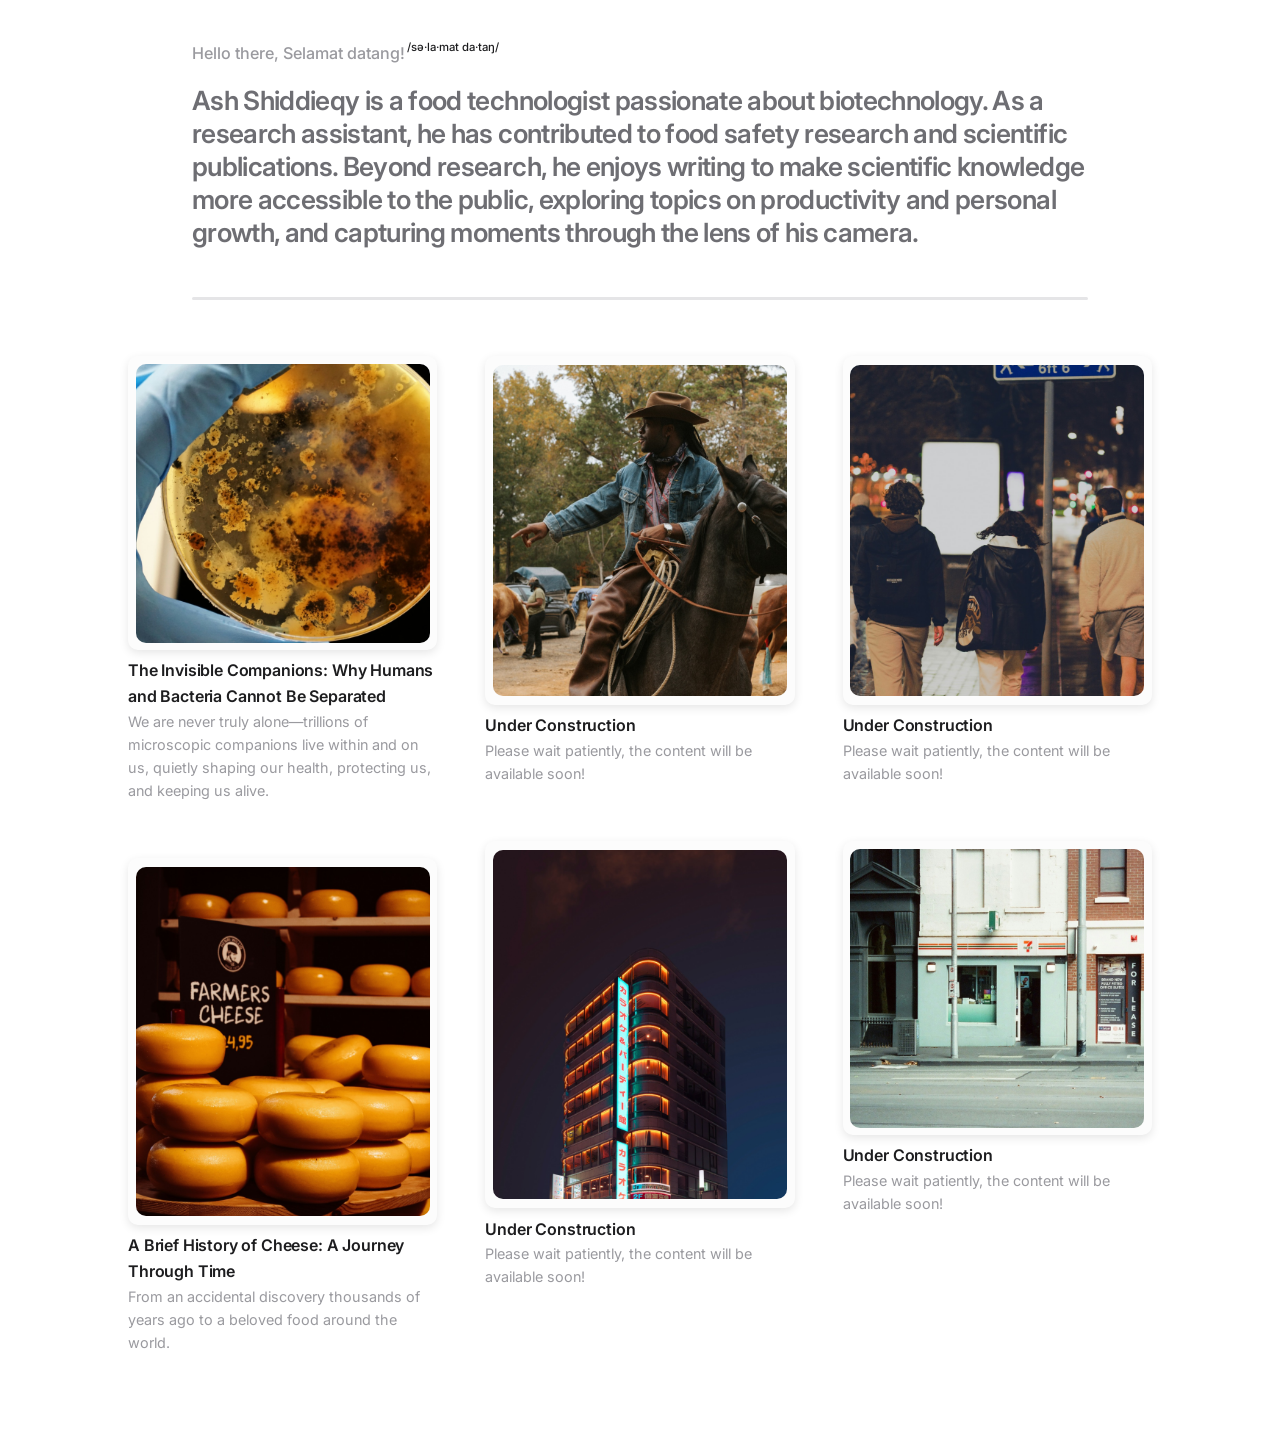
==== index.html @ c1e26cf0 "Initial upload" ====
<!DOCTYPE html>
<html lang="en">
  <head>
    <meta charset="UTF-8" />
    <meta name="viewport" content="width=device-width, initial-scale=1.0" />
    <title>Project Alpha</title>
    <!-- Font -->
    <link rel="preconnect" href="https://fonts.googleapis.com" />
    <link rel="preconnect" href="https://fonts.gstatic.com" crossorigin />
    <link
      href="https://fonts.googleapis.com/css2?family=Inter:wght@400;500;600;800;1000&display=swap"
      rel="stylesheet"
    />

    <!-- CSS -->
    <link rel="stylesheet" href="css/style.css" />

    <!-- JS -->
    <script src="js/script.js" defer></script>
  </head>
  <body>
    <!-- Greeting -->
    <h1 id="" class="greeting">
      Hello there, <span lang="id">Selamat datang!</span
      ><span class="greeting-pron" aria-hidden="true">/sə·la·mat da·taŋ/</span>
    </h1>

    <!-- Home -->
    <section id="home" class="home-about">
      Ash Shiddieqy is a food technologist passionate about biotechnology. As a
      research assistant, he has contributed to food safety research and
      scientific publications. Beyond research, he enjoys writing to make
      scientific knowledge more accessible to the public, exploring topics on
      productivity and personal growth, and capturing moments through the lens
      of his camera.
    </section>

    <hr id="" class="divider" />

    <!-- Main Content -->

    <main id="" class="main-content">
      <!-- Content Left -->
      <section id="" class="content-left">
        <div id="" class="content-card">
          <a href="content/left_1.html" id="" class="content-image">
            <img src="asset/left_1.png" alt="" />
          </a>
          <a href="content/left_1.html" id="" class="content-title"
            >The Invisible Companions: Why Humans and Bacteria Cannot Be
            Separated</a
          >
          <div id="" class="content-description">
            We are never truly alone—trillions of microscopic companions live
            within and on us, quietly shaping our health, protecting us, and
            keeping us alive.
          </div>
        </div>

        <div id="" class="content-card">
          <a href="content/left_2.html" id="" class="content-image">
            <img src="asset/left_2.png" alt="" />
          </a>
          <a href="content/left_2.html" id="" class="content-title"
            >A Brief History of Cheese: A Journey Through Time</a
          >
          <div id="" class="content-description">
            From an accidental discovery thousands of years ago to a beloved
            food around the world.
          </div>
        </div>
      </section>

      <!-- Content Middle -->
      <section id="" class="content-middle">
        <div id="" class="content-card">
          <a href="" id="" class="content-image">
            <img src="asset/middle_1.png" alt="" />
          </a>
          <a href="" id="" class="content-title">Under Construction</a>
          <div id="" class="content-description">
            Please wait patiently, the content will be available soon!
          </div>
        </div>

        <div id="" class="content-card">
          <a href="" id="" class="content-image">
            <img src="asset/middle_2.png" alt="" />
          </a>
          <a href="" id="" class="content-title">Under Construction</a>
          <div id="" class="content-description">
            Please wait patiently, the content will be available soon!
          </div>
        </div>
      </section>

      <!-- Content Right -->
      <section id="" class="content-right">
        <div id="" class="content-card">
          <a href="" id="" class="content-image">
            <img src="asset/right_1.png" alt="" />
          </a>
          <a href="" id="" class="content-title">Under Construction</a>
          <div id="" class="content-description">
            Please wait patiently, the content will be available soon!
          </div>
        </div>

        <div id="" class="content-card">
          <a href="" id="" class="content-image">
            <img src="asset/right_2.png" alt="" />
          </a>
          <a href="" id="" class="content-title">Under Construction</a>
          <div id="" class="content-description">
            Please wait patiently, the content will be available soon!
          </div>
        </div>
      </section>
    </main>
  </body>
</html>
---- css/style.css ----
/* Theme and Template */
:root {
  /* Color with 60% - 30% - 10%  */
  --primary-color: none;
  --secondary-color: none;
  --tertiary-color: none;
  --trial-color: none;

  /* Typography */
  --font-main: "Inter", -apple-system, BlinkMacSystemFont, system-ui, sans-serif;

  --text-strong: #1d1d1f; /* headings, titles */
  --text-body: #3a3a3c; /* paragraphs */
  --text-muted: #9a9a9f; /* descriptions, labels */
  --text-intro: #6e6e73; /* large intro paragraph */

  /* Spacing */
  --sidebar-width: 13rem;
  --content-gap-trial: 1rem;

  /* Transition */
  --divider-color: #e5e5e7;
}

* {
  box-sizing: border-box;

  margin: 0;
  padding: 0;
}

html {
  scroll-behavior: smooth;
}

body {
  display: flex;
  flex-direction: column;

  font-family: var(--font-main);
  color: var(--text-body);
  line-height: 1.6;
  -webkit-font-smoothing: antialiased;
}

a {
  text-decoration: none;
}

.divider {
  width: 70%;

  margin: 0 auto 1rem auto;

  border: none;
  border-top: 3px solid var(--divider-color);
  border-radius: 5px;
}

/* Home */
.home-about {
  width: 100%;
  max-width: 60rem;
  height: auto;

  margin: 2rem auto 1rem auto;
  padding: 2rem;

  background-color: none;
  text-align: left;

  font-size: clamp(1.15rem, 0.8rem + 1.3vw, 1.65rem);
  font-weight: 600;
  line-height: 1.25;
  letter-spacing: -0.025em;
  color: var(--text-intro);

  overflow-wrap: break-word;
  text-wrap: pretty;
}

/* Greeting
   Small muted line above the big intro paragraph. Shares the same width
   and side padding as .home-about so both start on the same left edge at
   every screen size (padding mirrors .home-about in each breakpoint). */
.greeting {
  width: 100%;
  max-width: 60rem;

  margin: 2rem auto 0 auto;
  padding: 0.6rem 2rem 0;

  text-align: left;

  font-size: clamp(0.9rem, 0.85rem + 0.2vw, 1.05rem);
  font-weight: 500;
  line-height: 1.4;
  letter-spacing: 0;
  color: var(--text-muted);

  overflow-wrap: break-word;
}

/* Pronunciation floats up and to the right of the word, like a footnote */
.greeting-pron {
  position: relative;
  top: -0.7em;

  margin-left: 0.15em;

  font-size: 0.7em;
  font-weight: 500;
  line-height: 1;
  color: var(--text-strong);
  white-space: nowrap;
}

/* Gap between the greeting and the intro paragraph */
.greeting + .home-about {
  margin-top: 0;
  padding-top: 1.25rem;
}

/* Main Content */
.main-content {
  display: flex;
  flex-direction: row;
  justify-content: center;
  column-gap: 3rem;

  width: 80%;
  max-width: 90rem;

  margin: 2rem auto;

  background-color: none;
}

.main-content > section {
  flex: 1;
  min-width: 0; /* lets columns shrink instead of overflowing */
}

/* Content Left, Middle, and Right */
.content-left,
.content-middle,
.content-right {
  display: flex;
  flex-direction: column;

  background-color: none;

  align-items: center;
}

/* Content Card */
.content-card {
  display: flex;
  flex-direction: column;

  width: 100%;

  margin: 0 0 3rem 0;
}

.content-image {
  display: flex;
  flex-direction: row;

  width: 100%;
  height: 100%;

  margin: 0.5rem auto;

  background-color: rgba(219, 219, 219, 0.1);
  border-radius: 10px;
  box-shadow: 0 3px 10px rgba(0, 0, 0, 0.1);

  justify-content: center;
  align-items: center;
}

.content-image > img {
  display: block;
  max-width: 100%;

  width: 95%;
  height: 95%;
  object-fit: cover;

  border-radius: 10px;
}

.content-title {
  width: 100%;

  margin: 0.01rem 0;

  text-align: left;

  font-size: 1rem;
  font-weight: 600;
  letter-spacing: -0.01em;
  color: var(--text-strong);

  overflow-wrap: anywhere;
}

.content-description {
  width: 100%;

  text-align: left;

  font-size: 0.9rem;
  font-weight: 400;
  line-height: 1.6;
  color: var(--text-muted);
}


/* ==========================================================================
   Accessibility & interaction
   ========================================================================== */

a:focus-visible {
  outline: 2px solid var(--text-strong);
  outline-offset: 3px;
  border-radius: 6px;
}

/* Hover only on devices that actually hover (avoids sticky hover on touch) */
@media (hover: hover) {
  .content-title:hover {
    text-decoration: underline;
    text-underline-offset: 3px;
  }

  .content-image:hover {
    box-shadow: 0 6px 18px rgba(0, 0, 0, 0.14);
  }
}

/* Links that don't lead anywhere yet (set by script.js) */
a.is-disabled {
  cursor: default;
}

@media (prefers-reduced-motion: reduce) {
  html {
    scroll-behavior: auto;
  }
}

/* ==========================================================================
   Responsive
   Desktop-first: base styles above are the 3-column desktop layout.
   Breakpoints:  ≤1200  small desktop / landscape tablet
                 ≤1024  tablet           -> 2 columns
                 ≤768   small tablet
                 ≤600   phone            -> 1 column
                 ≤400   small phone
                 ≥1800  large / 4K screens
   ========================================================================== */

/* ---- Small desktop / landscape tablet ---- */
@media (max-width: 1200px) {
  .main-content {
    width: 88%;
    column-gap: 2rem;
  }

  .home-about {
    padding: 2rem 1.5rem;
  }
}

/* ---- Tablet: 3 columns -> 2 columns ---- */
@media (max-width: 1024px) {
  .main-content {
    display: grid;
    grid-template-columns: repeat(2, minmax(0, 1fr));
    column-gap: 2rem;
    align-items: start;

    width: 90%;
    margin: 1.5rem auto;
  }

  /* Dissolve the three column wrappers so cards flow into one grid.
     Reading order stays: left, middle, right. */
  .content-left,
  .content-middle,
  .content-right {
    display: contents;
  }

  .divider {
    width: 80%;
  }
}

/* ---- Small tablet ---- */
@media (max-width: 768px) {
  .home-about {
    margin: 1.5rem auto 0.5rem;
    padding: 1.5rem 1rem;
  }

  .main-content {
    width: 92%;
    column-gap: 1.25rem;
  }

  .content-card {
    margin-bottom: 2rem;
  }
}

/* ---- Phone: 2 columns -> 1 column (photo first, then title, then description) ---- */
@media (max-width: 600px) {
  .home-about {
    margin-top: 1rem;
    padding: 1rem;
  }

  .divider {
    width: 88%;
    margin-bottom: 0.5rem;
  }

  .main-content {
    grid-template-columns: minmax(0, 1fr);
    width: 100%;
    padding: 0 1rem;
    margin: 1rem auto;
  }

  .content-card {
    margin-bottom: 2rem;
  }

  /* Image block sits above the text, full width of the screen */
  .content-image {
    margin: 0 0 0.75rem;
  }

  .content-image > img {
    width: 100%;
    height: auto;
    border-radius: 10px;
  }

  .content-title {
    display: block;
    margin: 0 0 0.25rem;
    font-size: 1.05rem;
    line-height: 1.35;
    padding: 0.25rem 0; /* easier tap target */
  }

  .content-description {
    font-size: 0.95rem;
  }
}

/* ---- Small phone (e.g. iPhone SE, 320-400px) ---- */
@media (max-width: 400px) {
  .home-about {
    padding: 0.75rem;
  }

  .main-content {
    padding: 0 0.75rem;
  }

  .content-title {
    font-size: 1rem;
  }

  .content-description {
    font-size: 0.9rem;
  }
}

/* ---- Phones in landscape: keep the page from feeling stretched ---- */
@media (max-height: 500px) and (orientation: landscape) {
  .main-content {
    grid-template-columns: repeat(2, minmax(0, 1fr));
  }

  .home-about {
    margin-top: 0.5rem;
  }
}

/* ---- Large / 4K screens: scale up instead of floating in white space ---- */
@media (min-width: 1800px) {
  html {
    font-size: 112.5%; /* 18px base, everything in rem scales with it */
  }
}

@media (min-width: 2400px) {
  html {
    font-size: 137.5%; /* 22px base */
  }
}

/* ==========================================================================
   Greeting - responsive (kept in step with the .home-about breakpoints)
   ========================================================================== */

@media (max-width: 1200px) {
  .greeting {
    padding: 0.6rem 1.5rem 0;
  }
}

@media (max-width: 768px) {
  .greeting {
    margin-top: 1.5rem;
    padding: 0.6rem 1rem 0;
  }
}

@media (max-width: 600px) {
  .greeting {
    margin-top: 1.25rem;
  }
}

@media (max-width: 400px) {
  .greeting {
    padding: 0.6rem 0.75rem 0;
  }
}

@media (max-height: 500px) and (orientation: landscape) {
  .greeting {
    margin-top: 0.75rem;
  }
}
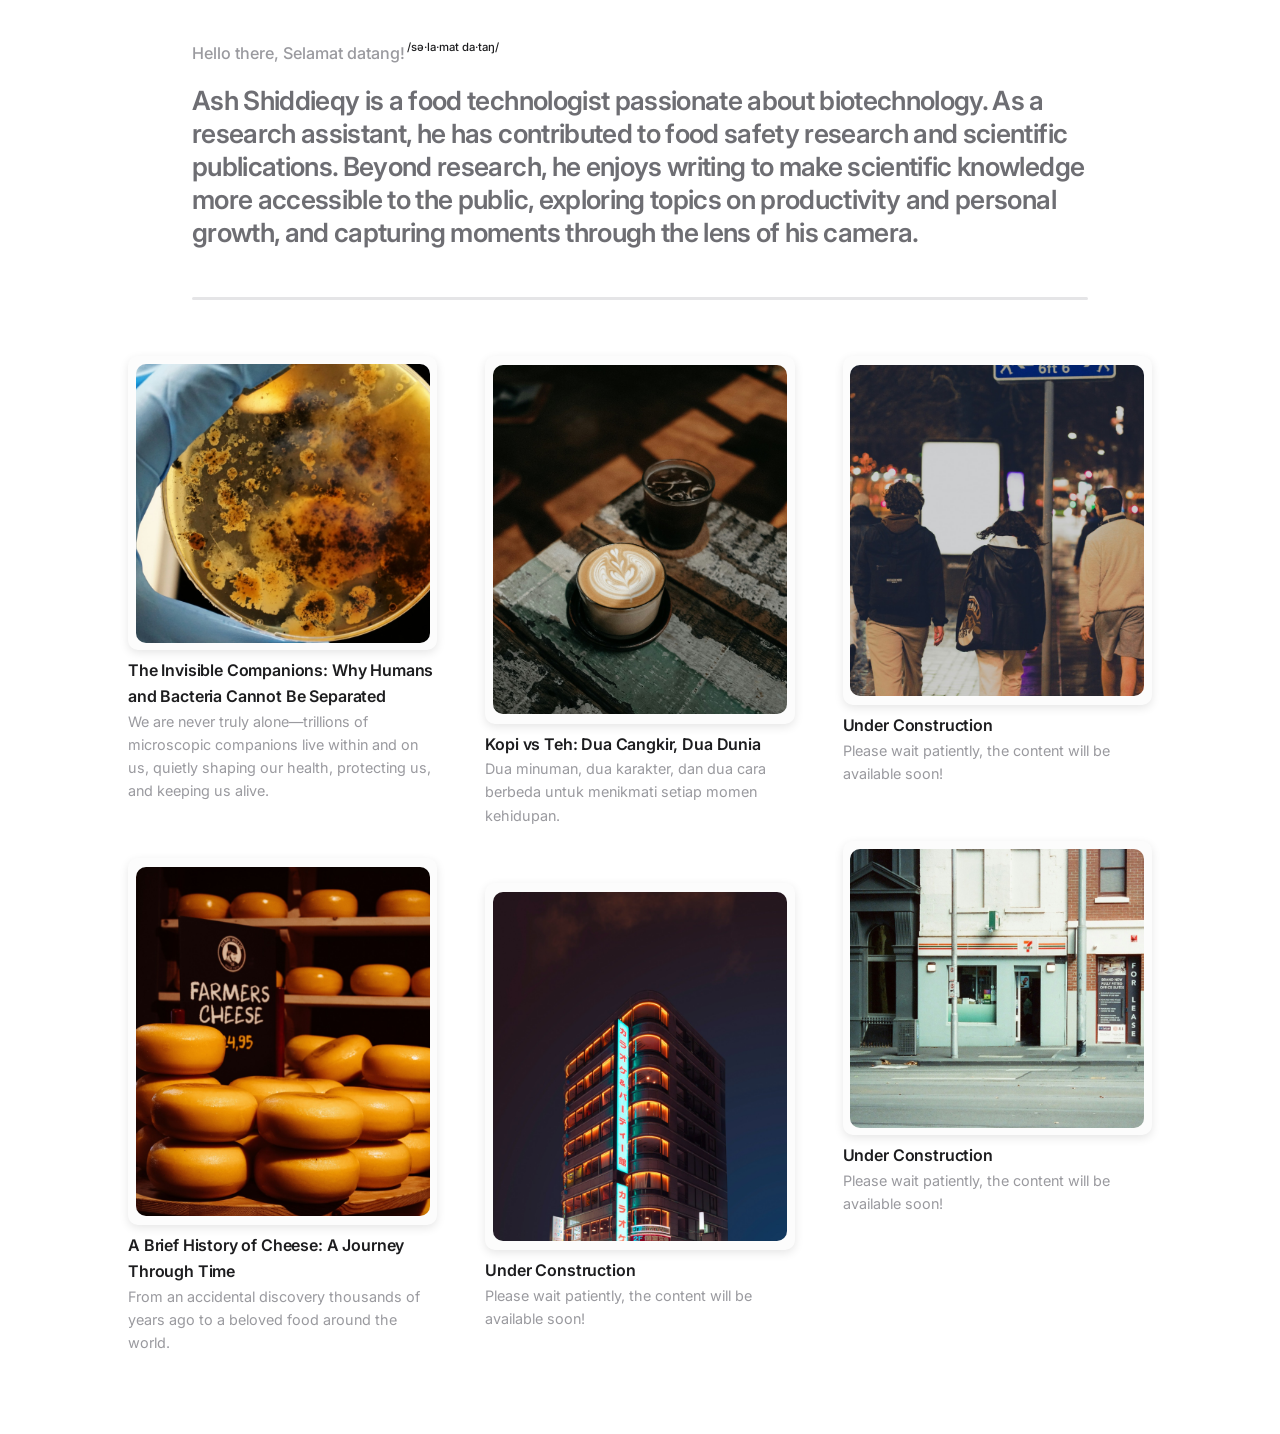
==== commit be5148c6: "Update website" ====
--- a/index.html
+++ b/index.html
@@ -17,6 +17,9 @@
 
     <!-- JS -->
     <script src="js/script.js" defer></script>
+
+    <!-- Icon -->
+    <link rel="icon" type="image/png" href="asset/icon.png" />
   </head>
   <body>
     <!-- Greeting -->
@@ -77,9 +80,10 @@
           <a href="" id="" class="content-image">
             <img src="asset/middle_1.png" alt="" />
           </a>
-          <a href="" id="" class="content-title">Under Construction</a>
+          <a href="" id="" class="content-title">Kopi vs Teh: Dua Cangkir, Dua Dunia</a>
           <div id="" class="content-description">
-            Please wait patiently, the content will be available soon!
+            Dua minuman, dua karakter, dan dua cara berbeda untuk menikmati
+            setiap momen kehidupan.
           </div>
         </div>
 
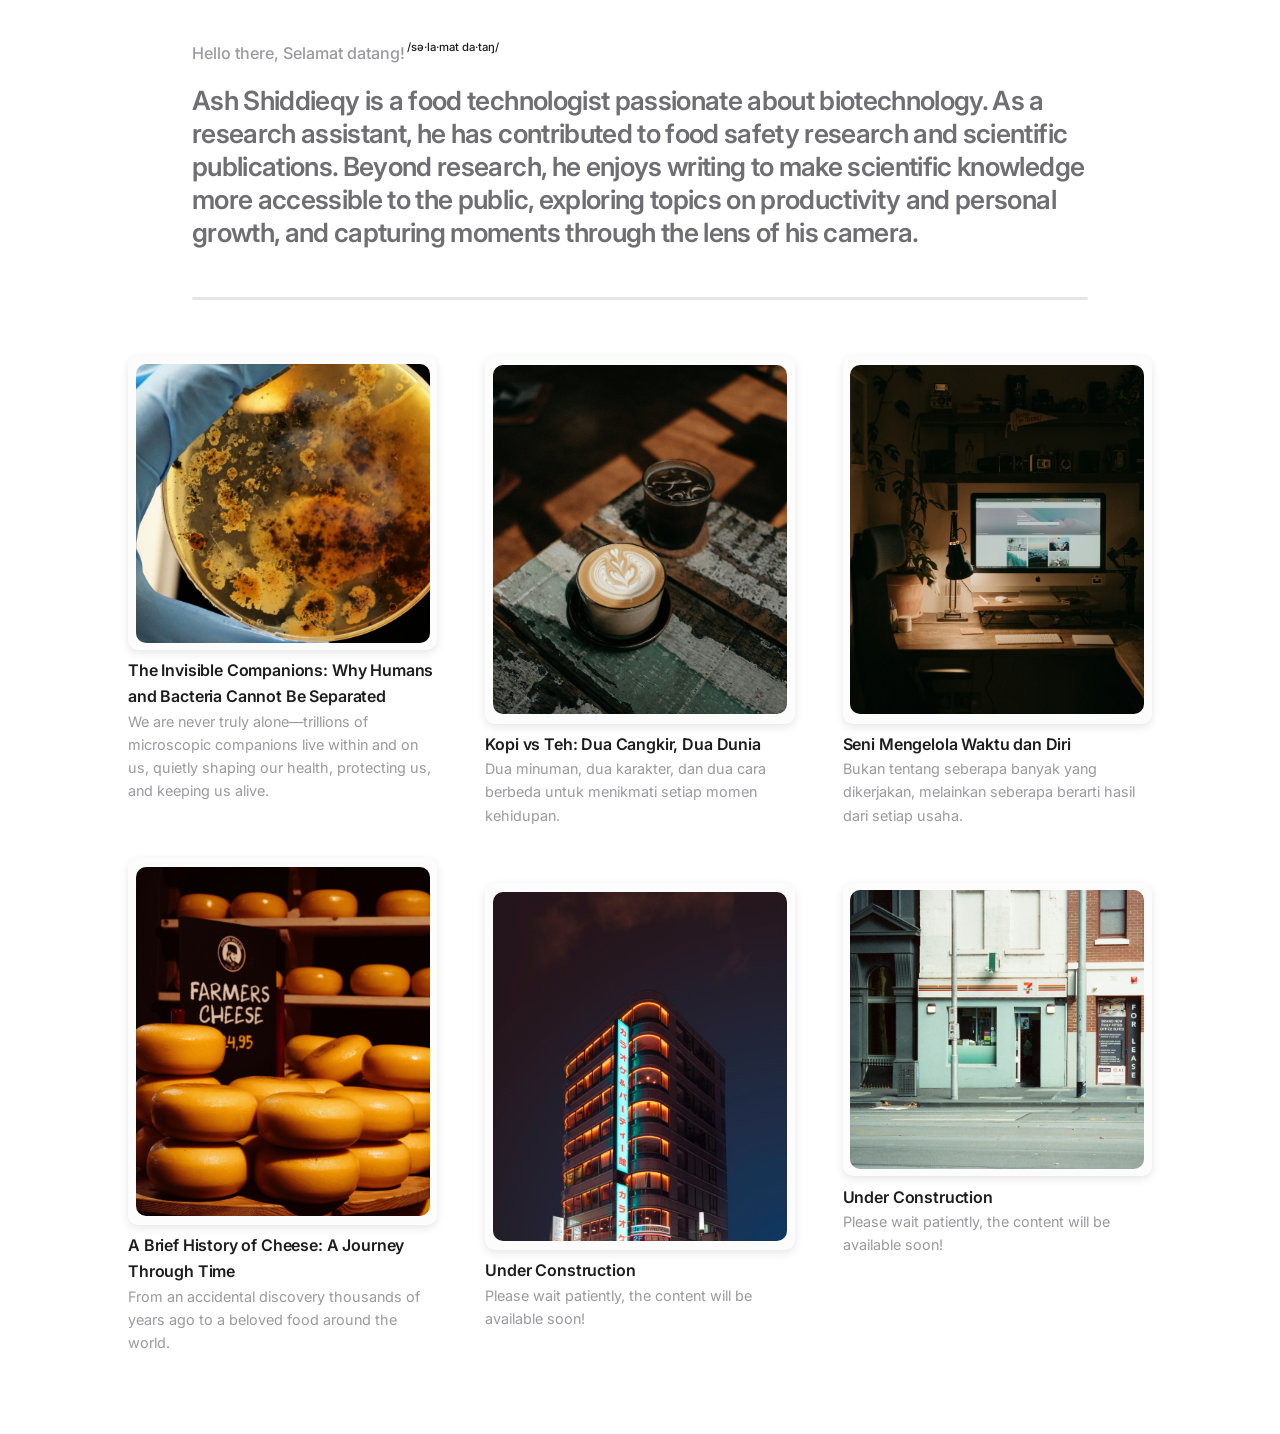
==== commit f1bdf511: "Update Website" ====
--- a/index.html
+++ b/index.html
@@ -77,10 +77,12 @@
       <!-- Content Middle -->
       <section id="" class="content-middle">
         <div id="" class="content-card">
-          <a href="" id="" class="content-image">
+          <a href="content/middle_1.html" id="" class="content-image">
             <img src="asset/middle_1.png" alt="" />
           </a>
-          <a href="" id="" class="content-title">Kopi vs Teh: Dua Cangkir, Dua Dunia</a>
+          <a href="content/middle_1.html" id="" class="content-title"
+            >Kopi vs Teh: Dua Cangkir, Dua Dunia</a
+          >
           <div id="" class="content-description">
             Dua minuman, dua karakter, dan dua cara berbeda untuk menikmati
             setiap momen kehidupan.
@@ -101,12 +103,15 @@
       <!-- Content Right -->
       <section id="" class="content-right">
         <div id="" class="content-card">
-          <a href="" id="" class="content-image">
+          <a href="content/right_1.html" id="" class="content-image">
             <img src="asset/right_1.png" alt="" />
           </a>
-          <a href="" id="" class="content-title">Under Construction</a>
+          <a href="content/right_1.html" id="" class="content-title"
+            >Seni Mengelola Waktu dan Diri</a
+          >
           <div id="" class="content-description">
-            Please wait patiently, the content will be available soon!
+            Bukan tentang seberapa banyak yang dikerjakan, melainkan seberapa
+            berarti hasil dari setiap usaha.
           </div>
         </div>
 
